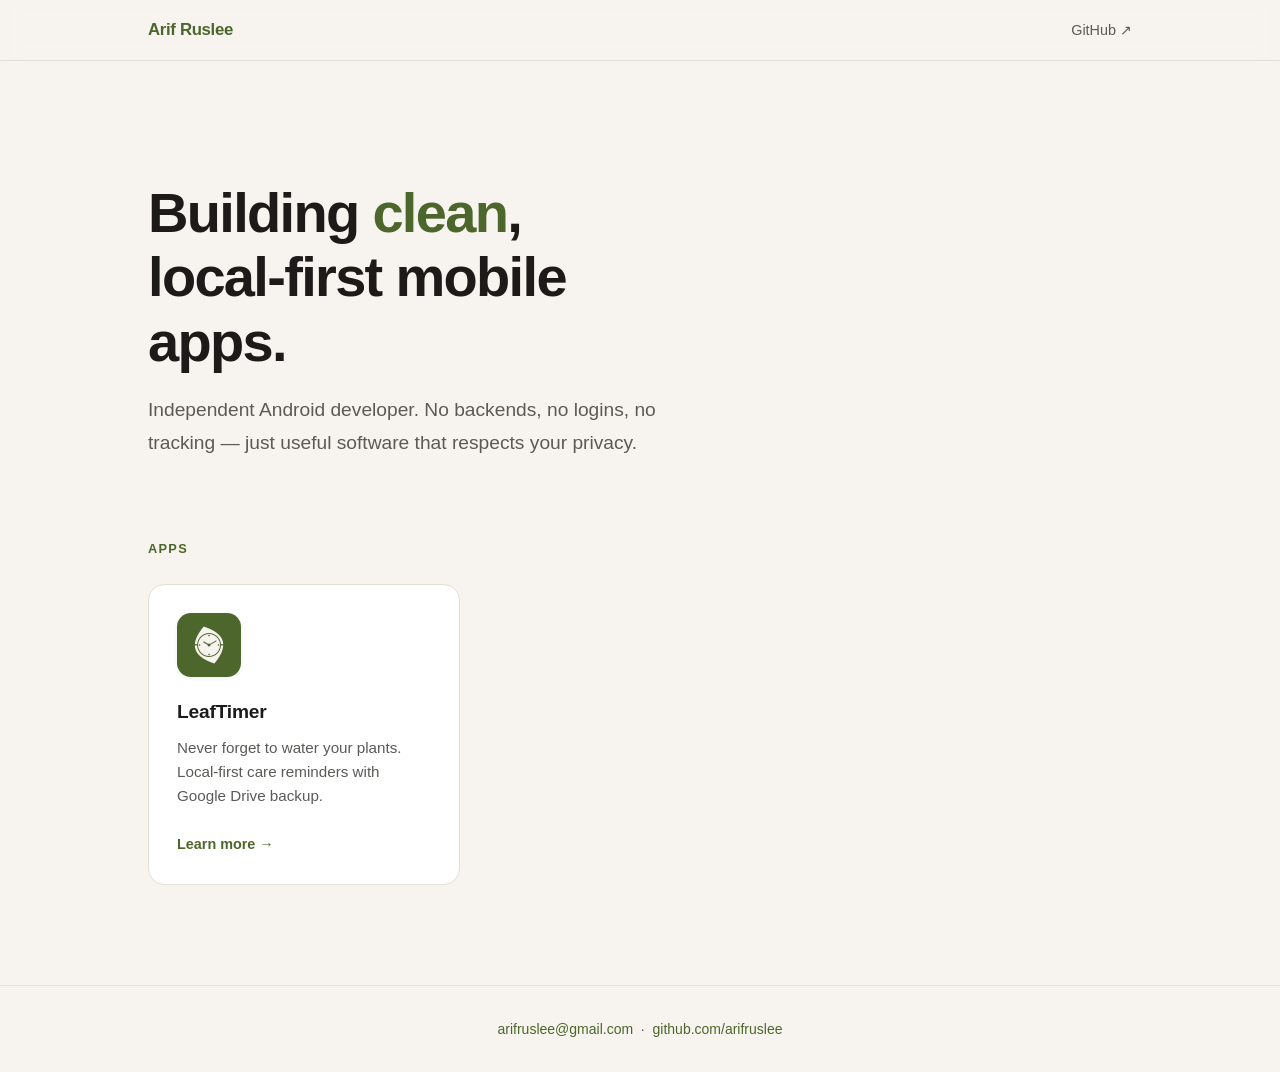
==== index.html @ 08fb15e7 "Initial portfolio site — LeafTimer showcase Static GitHub Pages site. Homepage with app grid, LeafTi" ====
<!DOCTYPE html>
<html lang="en">
<head>
  <meta charset="UTF-8">
  <meta name="viewport" content="width=device-width, initial-scale=1.0">
  <meta name="description" content="Arif Ruslee — independent Android developer building clean, local-first mobile apps.">
  <title>Arif Ruslee — Mobile Apps</title>
  <link rel="stylesheet" href="css/main.css">
</head>
<body>

  <header class="site-header">
    <div class="container">
      <span class="wordmark">Arif Ruslee</span>
      <nav>
        <a href="https://github.com/arifruslee" target="_blank" rel="noopener" class="nav-link">GitHub ↗</a>
      </nav>
    </div>
  </header>

  <main>
    <section class="hero">
      <div class="container">
        <h1>Building <em>clean</em>,<br>local-first mobile apps.</h1>
        <p class="hero-sub">Independent Android developer. No backends, no logins, no tracking — just useful software that respects your privacy.</p>
      </div>
    </section>

    <section class="apps">
      <div class="container">
        <p class="section-title">Apps</p>
        <div class="app-grid">

          <a href="products/leaftimer/" class="app-card">
            <div class="app-card__icon">
              <img src="assets/leaftimer/icon.png" alt="LeafTimer app icon">
            </div>
            <div class="app-card__body">
              <h3>LeafTimer</h3>
              <p>Never forget to water your plants. Local-first care reminders with Google Drive backup.</p>
            </div>
            <span class="app-card__cta">Learn more →</span>
          </a>

          <!-- Add future app cards here following the same pattern -->

        </div>
      </div>
    </section>
  </main>

  <footer class="site-footer">
    <div class="container">
      <p>
        <a href="mailto:arifruslee@gmail.com">arifruslee@gmail.com</a>
        &nbsp;·&nbsp;
        <a href="https://github.com/arifruslee" target="_blank" rel="noopener">github.com/arifruslee</a>
      </p>
    </div>
  </footer>

</body>
</html>
---- css/main.css ----
/* ─── Design tokens ────────────────────────────────── */
:root {
  --c-primary:      #4C662B;
  --c-primary-dark: #3A4F20;
  --c-bg:           #F7F4EF;
  --c-surface:      #FFFFFF;
  --c-text:         #1C1B1A;
  --c-text-muted:   #5C5A57;
  --c-border:       #E2DED8;
  --c-water:        #CDE7F6;
  --c-fertilise:    #F8E3BD;
  --c-cleanup:      #F6DDD2;

  --radius:         16px;
  --radius-sm:      8px;
  --shadow-sm:      0 1px 4px rgba(0,0,0,0.07);
  --shadow:         0 3px 14px rgba(0,0,0,0.09);
  --shadow-hover:   0 8px 28px rgba(0,0,0,0.13);

  --max-w:          1080px;
  --gap:            24px;
}

/* ─── Reset & base ─────────────────────────────────── */
*, *::before, *::after { box-sizing: border-box; margin: 0; padding: 0; }

html { scroll-behavior: smooth; }

body {
  font-family: -apple-system, BlinkMacSystemFont, "Segoe UI", Roboto, "Helvetica Neue", Arial, sans-serif;
  background: var(--c-bg);
  color: var(--c-text);
  line-height: 1.6;
  -webkit-font-smoothing: antialiased;
}

a { color: inherit; text-decoration: none; }
img { display: block; max-width: 100%; }

/* ─── Layout ───────────────────────────────────────── */
.container {
  width: 100%;
  max-width: var(--max-w);
  margin-inline: auto;
  padding-inline: clamp(20px, 5vw, 48px);
}

/* ─── Site header ──────────────────────────────────── */
.site-header {
  position: sticky;
  top: 0;
  z-index: 100;
  background: rgba(247, 244, 239, 0.88);
  backdrop-filter: blur(10px);
  -webkit-backdrop-filter: blur(10px);
  border-bottom: 1px solid var(--c-border);
}

.site-header .container {
  display: flex;
  align-items: center;
  justify-content: space-between;
  height: 60px;
}

.wordmark {
  font-size: 1.05rem;
  font-weight: 700;
  letter-spacing: -0.02em;
  color: var(--c-primary);
}

.nav-link {
  font-size: 0.9rem;
  font-weight: 500;
  color: var(--c-text-muted);
  transition: color 0.15s;
}
.nav-link:hover { color: var(--c-primary); }

/* ─── Hero ─────────────────────────────────────────── */
.hero {
  padding: clamp(64px, 12vw, 120px) 0 clamp(48px, 8vw, 80px);
}

.hero h1 {
  font-size: clamp(2rem, 5vw, 3.5rem);
  font-weight: 800;
  letter-spacing: -0.03em;
  line-height: 1.15;
  color: var(--c-text);
  max-width: 18ch;
}

.hero h1 em {
  font-style: normal;
  color: var(--c-primary);
}

.hero-sub {
  margin-top: 20px;
  font-size: clamp(1rem, 2vw, 1.2rem);
  color: var(--c-text-muted);
  max-width: 52ch;
  line-height: 1.7;
}

/* ─── Section title ────────────────────────────────── */
.section-title {
  font-size: 0.8rem;
  font-weight: 700;
  letter-spacing: 0.1em;
  text-transform: uppercase;
  color: var(--c-primary);
  margin-bottom: 24px;
}

/* ─── Apps grid ────────────────────────────────────── */
.apps { padding-bottom: clamp(64px, 10vw, 100px); }

.app-grid {
  display: grid;
  grid-template-columns: repeat(auto-fill, minmax(300px, 1fr));
  gap: var(--gap);
}

.app-card {
  display: flex;
  flex-direction: column;
  background: var(--c-surface);
  border: 1px solid var(--c-border);
  border-radius: var(--radius);
  padding: 28px;
  transition: box-shadow 0.2s, transform 0.2s;
  cursor: pointer;
}
.app-card:hover {
  box-shadow: var(--shadow-hover);
  transform: translateY(-2px);
}

.app-card__icon {
  width: 64px;
  height: 64px;
  border-radius: 14px;
  overflow: hidden;
  margin-bottom: 20px;
  box-shadow: var(--shadow-sm);
}
.app-card__icon img { width: 100%; height: 100%; object-fit: cover; }

.app-card__body h3 {
  font-size: 1.2rem;
  font-weight: 700;
  letter-spacing: -0.01em;
  margin-bottom: 8px;
}
.app-card__body p {
  font-size: 0.95rem;
  color: var(--c-text-muted);
  line-height: 1.6;
}

.app-card__cta {
  display: inline-block;
  margin-top: 24px;
  font-size: 0.9rem;
  font-weight: 600;
  color: var(--c-primary);
}

/* ─── Site footer ──────────────────────────────────── */
.site-footer {
  border-top: 1px solid var(--c-border);
  padding: 32px 0;
}
.site-footer .container {
  display: flex;
  align-items: center;
  justify-content: center;
}
.site-footer p {
  font-size: 0.875rem;
  color: var(--c-text-muted);
}
.site-footer a {
  color: var(--c-primary);
  transition: opacity 0.15s;
}
.site-footer a:hover { opacity: 0.75; }

/* ─── Product page — breadcrumb ────────────────────── */
.breadcrumb {
  padding: 20px 0 0;
}
.breadcrumb a {
  font-size: 0.9rem;
  font-weight: 500;
  color: var(--c-primary);
  display: inline-flex;
  align-items: center;
  gap: 4px;
}
.breadcrumb a:hover { opacity: 0.75; }

/* ─── Product hero ─────────────────────────────────── */
.product-hero {
  padding: clamp(40px, 8vw, 80px) 0 clamp(32px, 6vw, 64px);
  display: flex;
  align-items: center;
  gap: 28px;
  flex-wrap: wrap;
}

.product-hero__icon {
  width: 96px;
  height: 96px;
  border-radius: 22px;
  overflow: hidden;
  box-shadow: var(--shadow);
  flex-shrink: 0;
}
.product-hero__icon img { width: 100%; height: 100%; object-fit: cover; }

.product-hero__text h1 {
  font-size: clamp(2rem, 5vw, 3rem);
  font-weight: 800;
  letter-spacing: -0.03em;
  line-height: 1.1;
}
.product-hero__text .tagline {
  margin-top: 10px;
  font-size: clamp(1rem, 2vw, 1.2rem);
  color: var(--c-text-muted);
}

/* ─── Feature grid ─────────────────────────────────── */
.features { padding-bottom: clamp(48px, 8vw, 80px); }

.feature-grid {
  display: grid;
  grid-template-columns: repeat(auto-fill, minmax(240px, 1fr));
  gap: var(--gap);
}

.feature-card {
  background: var(--c-surface);
  border: 1px solid var(--c-border);
  border-radius: var(--radius);
  padding: 24px;
}

.feature-card__icon {
  font-size: 1.8rem;
  margin-bottom: 14px;
  width: 48px;
  height: 48px;
  display: flex;
  align-items: center;
  justify-content: center;
  border-radius: var(--radius-sm);
}

.feature-card h3 {
  font-size: 1rem;
  font-weight: 700;
  margin-bottom: 6px;
}
.feature-card p {
  font-size: 0.9rem;
  color: var(--c-text-muted);
  line-height: 1.6;
}

.feature-card--schedule .feature-card__icon { background: var(--c-fertilise); }
.feature-card--plants   .feature-card__icon { background: var(--c-water); }
.feature-card--notify   .feature-card__icon { background: var(--c-cleanup); }
.feature-card--backup   .feature-card__icon { background: #E2EDD4; }

/* ─── Download section ─────────────────────────────── */
.download {
  padding: clamp(32px, 6vw, 60px) 0;
  border-top: 1px solid var(--c-border);
  border-bottom: 1px solid var(--c-border);
  margin-bottom: clamp(40px, 6vw, 64px);
}

.download h2 {
  font-size: clamp(1.4rem, 3vw, 2rem);
  font-weight: 700;
  letter-spacing: -0.02em;
  margin-bottom: 12px;
}
.download p {
  color: var(--c-text-muted);
  margin-bottom: 28px;
  max-width: 50ch;
}

.play-badge {
  display: inline-flex;
  align-items: center;
  gap: 12px;
  background: var(--c-text);
  color: #FFFFFF;
  padding: 14px 24px;
  border-radius: var(--radius-sm);
  font-size: 0.95rem;
  font-weight: 600;
  cursor: default;
  opacity: 0.6;
}
.play-badge--live {
  cursor: pointer;
  opacity: 1;
  transition: background 0.15s;
}
.play-badge--live:hover { background: var(--c-primary); }

.play-badge__logo { font-size: 1.4rem; }

/* ─── Privacy section (product page) ──────────────── */
.privacy-callout {
  background: #EEF4E7;
  border-radius: var(--radius);
  padding: 24px 28px;
  margin-bottom: clamp(48px, 8vw, 80px);
}
.privacy-callout h3 {
  font-size: 0.95rem;
  font-weight: 700;
  color: var(--c-primary);
  margin-bottom: 8px;
}
.privacy-callout p {
  font-size: 0.9rem;
  color: var(--c-text-muted);
  line-height: 1.6;
}
.privacy-callout a {
  color: var(--c-primary);
  font-weight: 600;
  text-decoration: underline;
  text-underline-offset: 2px;
}

/* ─── Privacy page ─────────────────────────────────── */
.privacy-page { padding: clamp(40px, 8vw, 80px) 0; }
.privacy-page h1 {
  font-size: clamp(1.6rem, 4vw, 2.4rem);
  font-weight: 800;
  letter-spacing: -0.02em;
  margin-bottom: 8px;
}
.privacy-page .subtitle {
  color: var(--c-text-muted);
  margin-bottom: 48px;
}
.privacy-page h2 {
  font-size: 1.05rem;
  font-weight: 700;
  margin: 36px 0 10px;
  color: var(--c-primary);
}
.privacy-page p {
  font-size: 0.95rem;
  color: var(--c-text-muted);
  line-height: 1.75;
  max-width: 70ch;
}
.privacy-page ul {
  padding-left: 20px;
  margin-top: 8px;
}
.privacy-page ul li {
  font-size: 0.95rem;
  color: var(--c-text-muted);
  line-height: 1.75;
  max-width: 70ch;
}
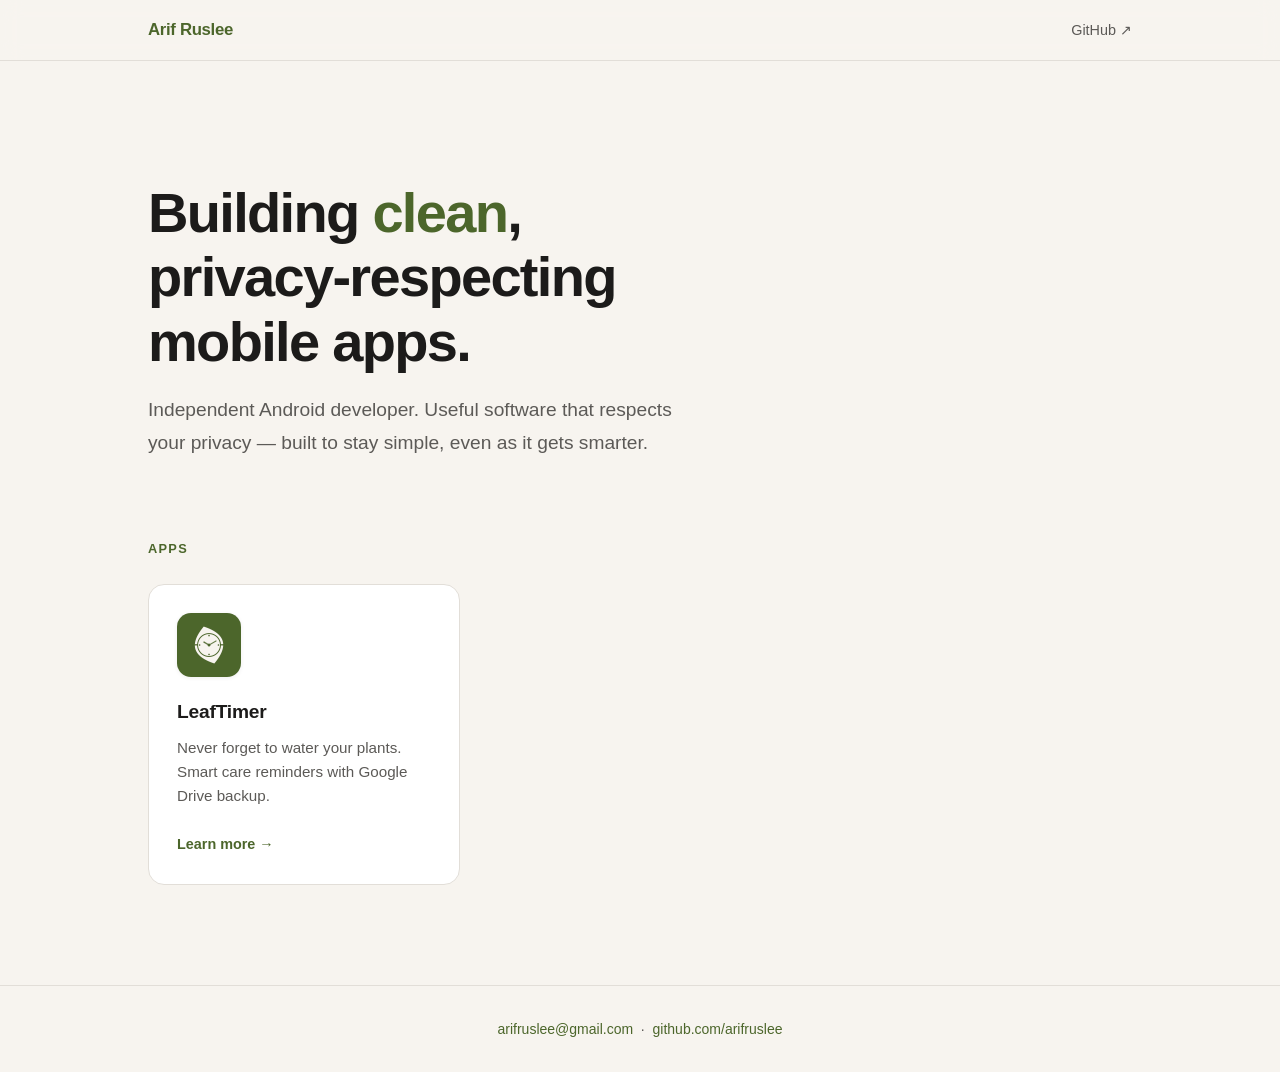
==== commit 7de57c12: "Update portfolio branding and LeafTimer page for upcoming AI mode Remove local-first branding, softe" ====
--- a/index.html
+++ b/index.html
@@ -3,7 +3,7 @@
 <head>
   <meta charset="UTF-8">
   <meta name="viewport" content="width=device-width, initial-scale=1.0">
-  <meta name="description" content="Arif Ruslee — independent Android developer building clean, local-first mobile apps.">
+  <meta name="description" content="Arif Ruslee — independent Android developer building clean, privacy-respecting mobile apps.">
   <title>Arif Ruslee — Mobile Apps</title>
   <link rel="stylesheet" href="css/main.css">
 </head>
@@ -21,8 +21,8 @@
   <main>
     <section class="hero">
       <div class="container">
-        <h1>Building <em>clean</em>,<br>local-first mobile apps.</h1>
-        <p class="hero-sub">Independent Android developer. No backends, no logins, no tracking — just useful software that respects your privacy.</p>
+        <h1>Building <em>clean</em>,<br>privacy-respecting mobile apps.</h1>
+        <p class="hero-sub">Independent Android developer. Useful software that respects your privacy — built to stay simple, even as it gets smarter.</p>
       </div>
     </section>
 
@@ -37,7 +37,7 @@
             </div>
             <div class="app-card__body">
               <h3>LeafTimer</h3>
-              <p>Never forget to water your plants. Local-first care reminders with Google Drive backup.</p>
+              <p>Never forget to water your plants. Smart care reminders with Google Drive backup.</p>
             </div>
             <span class="app-card__cta">Learn more →</span>
           </a>
--- a/css/main.css
+++ b/css/main.css
@@ -276,6 +276,22 @@
 .feature-card--plants   .feature-card__icon { background: var(--c-water); }
 .feature-card--notify   .feature-card__icon { background: var(--c-cleanup); }
 .feature-card--backup   .feature-card__icon { background: #E2EDD4; }
+.feature-card--ai       .feature-card__icon { background: #EDE4F8; }
+
+.badge-coming-soon {
+  display: inline-block;
+  font-size: 0.65rem;
+  font-weight: 700;
+  letter-spacing: 0.06em;
+  text-transform: uppercase;
+  background: #EDE4F8;
+  color: #6B3FA0;
+  padding: 2px 7px;
+  border-radius: 20px;
+  vertical-align: middle;
+  margin-left: 6px;
+  line-height: 1.6;
+}
 
 /* ─── Download section ─────────────────────────────── */
 .download {
